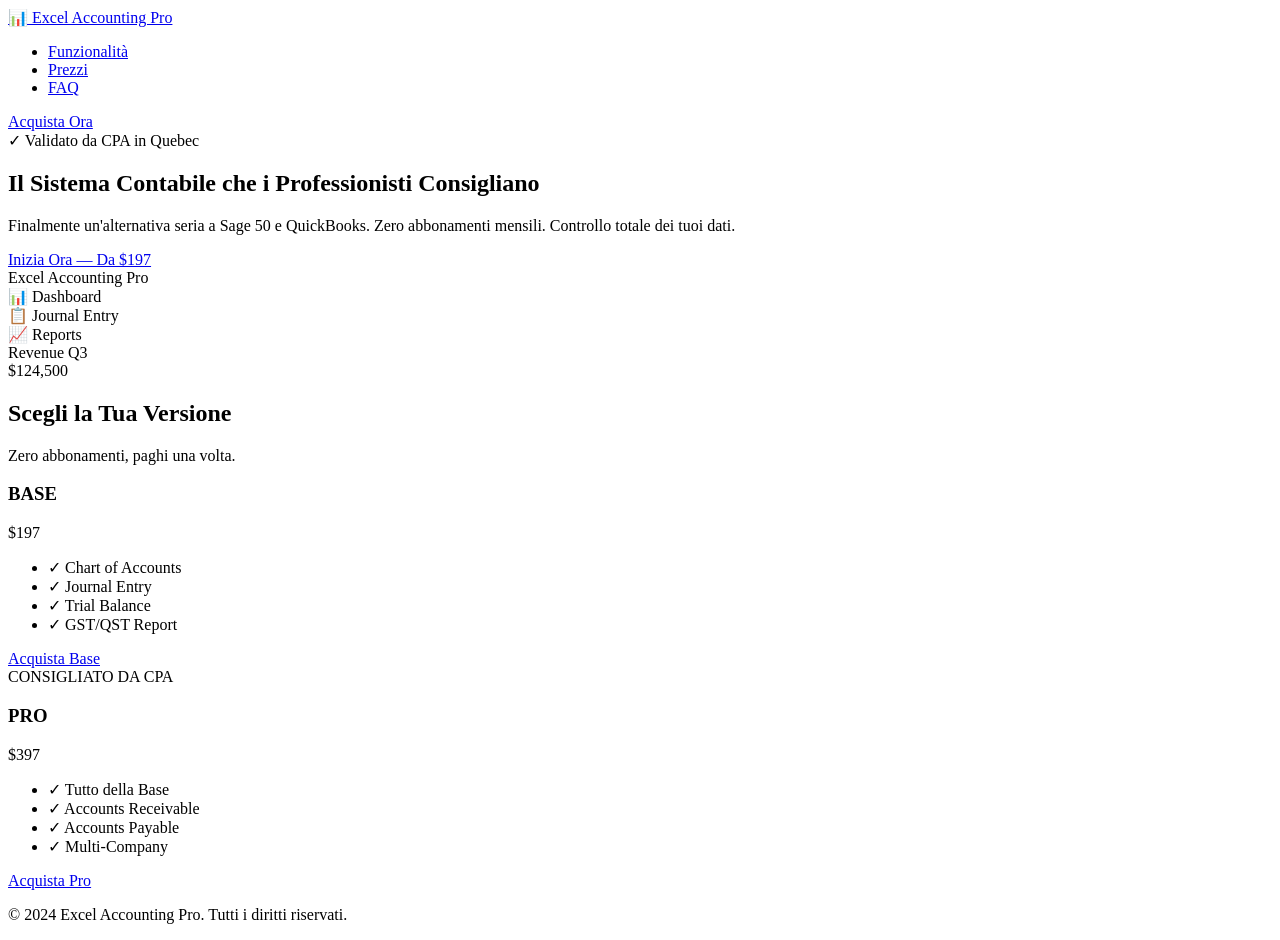
==== index.html @ 5b553d4b "Update and rename index.html.txt to index.html" ====
<!DOCTYPE html>
<html lang="it">
<head>
    <meta charset="UTF-8">
    <meta name="viewport" content="width=device-width, initial-scale=1.0">
    <title>Excel Accounting Pro - Sistema Contabile Validato da CPA</title>
    <link rel="stylesheet" href="css/style.css">
    <link href="https://fonts.googleapis.com/css2?family=Inter:wght@400;500;600;700;800&display=swap" rel="stylesheet">
</head>
<body>
    <header class="header">
        <div class="container">
            <nav class="nav">
                <a href="#" class="logo">
                    <span class="logo-icon">📊</span>
                    <span class="logo-text">Excel Accounting Pro</span>
                </a>
                <ul class="nav-menu">
                    <li><a href="#features">Funzionalità</a></li>
                    <li><a href="#pricing">Prezzi</a></li>
                    <li><a href="#faq">FAQ</a></li>
                </ul>
                <a href="#pricing" class="btn btn-primary">Acquista Ora</a>
            </nav>
        </div>
    </header>

    <section class="hero">
        <div class="container">
            <div class="hero-grid">
                <div class="hero-content">
                    <div class="hero-badge">
                        <span>✓</span>
                        <span>Validato da CPA in Quebec</span>
                    </div>
                    <h1 class="hero-title">
                        Il Sistema Contabile che i <span class="highlight">Professionisti</span> Consigliano
                    </h1>
                    <p class="hero-subtitle">
                        Finalmente un'alternativa seria a Sage 50 e QuickBooks. Zero abbonamenti mensili. Controllo totale dei tuoi dati.
                    </p>
                    <div class="hero-cta">
                        <a href="#pricing" class="btn btn-large btn-primary">
                            Inizia Ora — Da $197
                        </a>
                    </div>
                </div>
                <div class="hero-visual">
                    <div class="excel-window">
                        <div class="window-header">
                            <span class="dot red"></span>
                            <span class="dot yellow"></span>
                            <span class="dot green"></span>
                            <span>Excel Accounting Pro</span>
                        </div>
                        <div class="window-content">
                            <div class="excel-sidebar">
                                <div class="sidebar-item active">📊 Dashboard</div>
                                <div class="sidebar-item">📋 Journal Entry</div>
                                <div class="sidebar-item">📈 Reports</div>
                            </div>
                            <div class="excel-main">
                                <div class="kpi-card">
                                    <div>Revenue Q3</div>
                                    <div class="kpi-value">$124,500</div>
                                </div>
                            </div>
                        </div>
                    </div>
                </div>
            </div>
        </div>
    </section>

    <section class="pricing" id="pricing">
        <div class="container">
            <div class="section-header">
                <h2>Scegli la Tua Versione</h2>
                <p>Zero abbonamenti, paghi una volta.</p>
            </div>
            <div class="pricing-grid">
                <div class="pricing-card">
                    <h3>BASE</h3>
                    <div class="price">$197</div>
                    <ul>
                        <li>✓ Chart of Accounts</li>
                        <li>✓ Journal Entry</li>
                        <li>✓ Trial Balance</li>
                        <li>✓ GST/QST Report</li>
                    </ul>
                    <a href="checkout.html?plan=base" class="btn btn-pricing">Acquista Base</a>
                </div>
                <div class="pricing-card popular">
                    <div class="popular-badge">CONSIGLIATO DA CPA</div>
                    <h3>PRO</h3>
                    <div class="price">$397</div>
                    <ul>
                        <li>✓ Tutto della Base</li>
                        <li>✓ Accounts Receivable</li>
                        <li>✓ Accounts Payable</li>
                        <li>✓ Multi-Company</li>
                    </ul>
                    <a href="checkout.html?plan=pro" class="btn btn-pricing btn-primary">Acquista Pro</a>
                </div>
            </div>
        </div>
    </section>

    <footer class="footer">
        <div class="container">
            <p>&copy; 2024 Excel Accounting Pro. Tutti i diritti riservati.</p>
        </div>
    </footer>
</body>
</html>
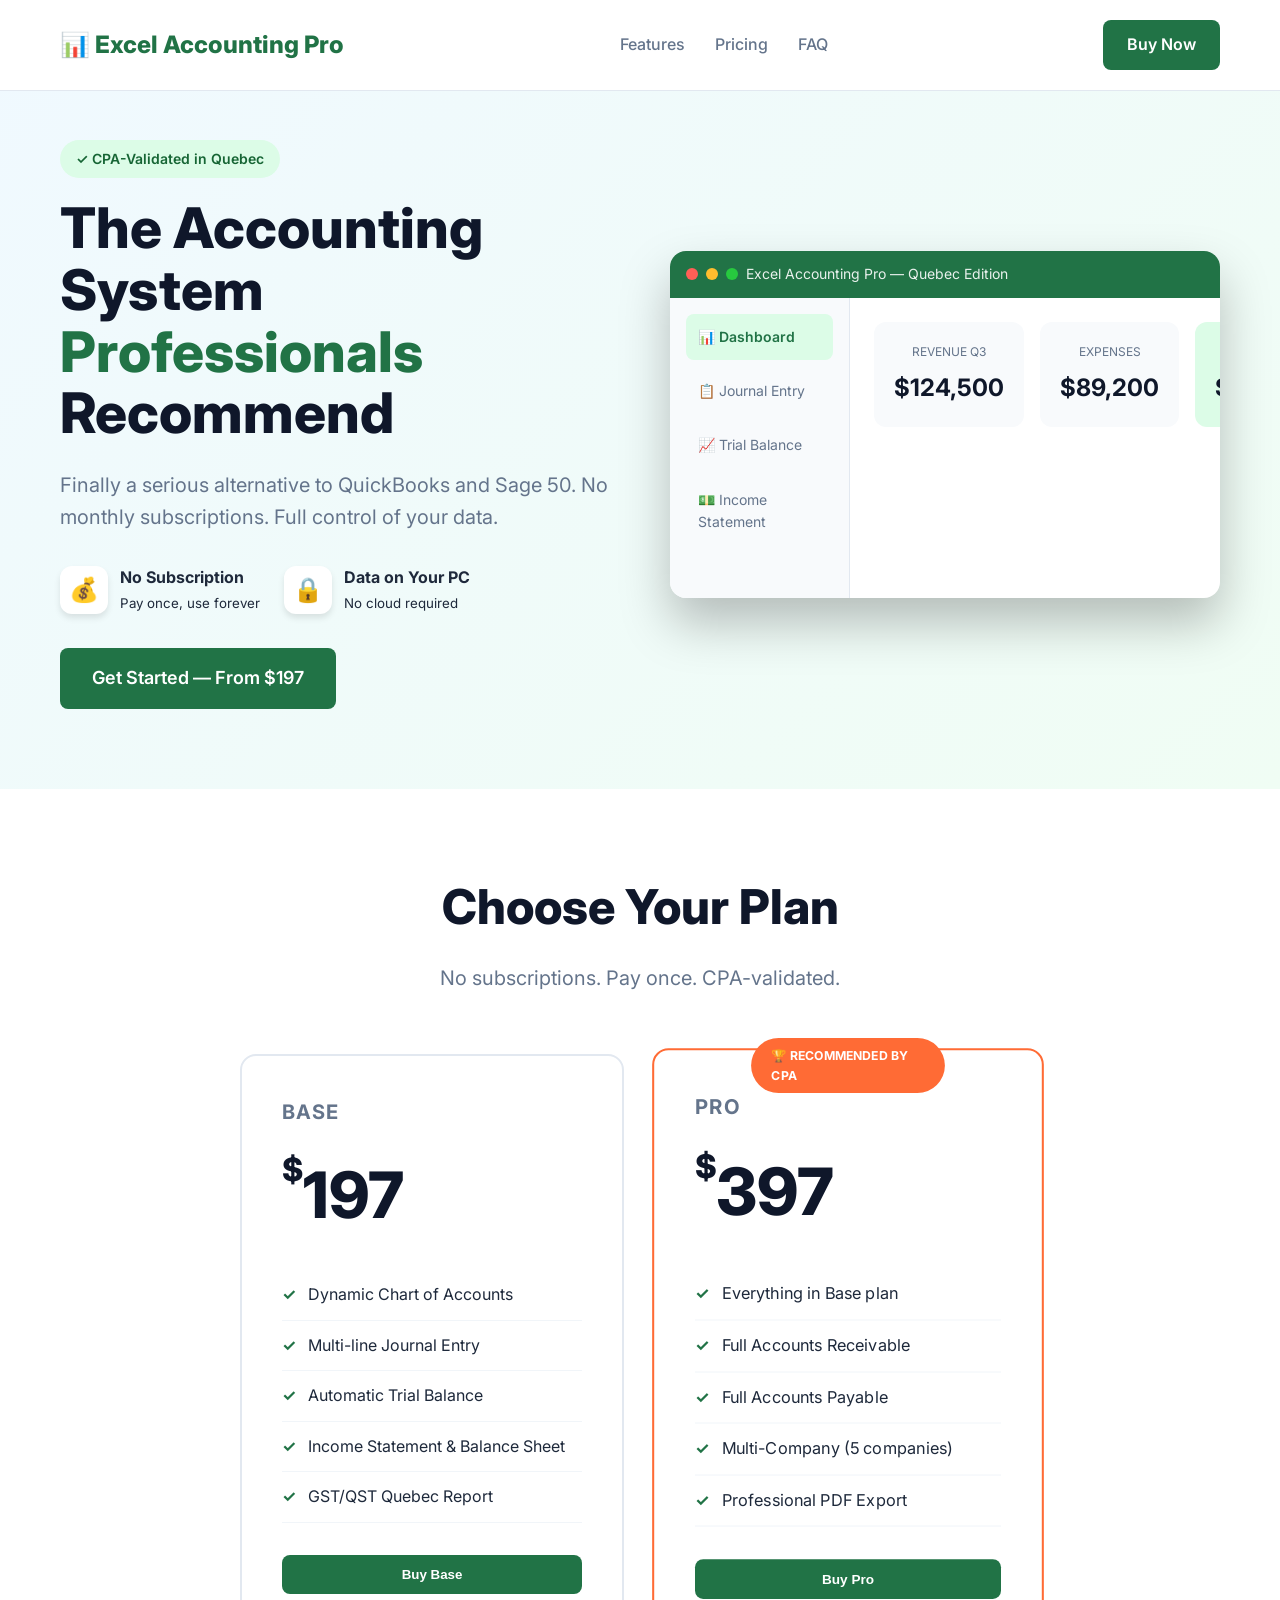
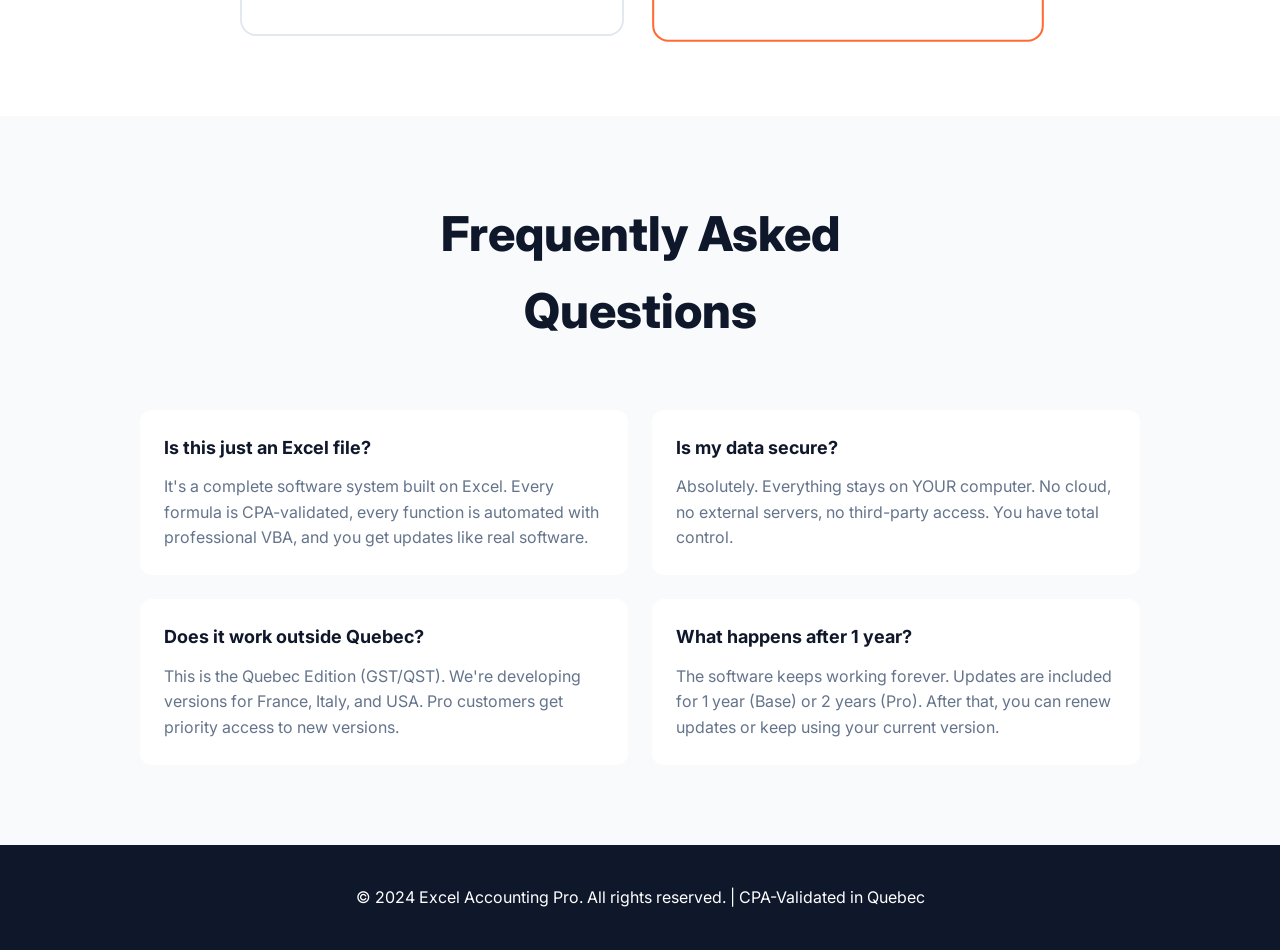
==== commit e474ed36: "Translate to English for international market" ====
--- a/index.html
+++ b/index.html
@@ -1,26 +1,98 @@
 <!DOCTYPE html>
-<html lang="it">
+<html lang="en">
 <head>
     <meta charset="UTF-8">
     <meta name="viewport" content="width=device-width, initial-scale=1.0">
-    <title>Excel Accounting Pro - Sistema Contabile Validato da CPA</title>
-    <link rel="stylesheet" href="css/style.css">
+    <title>Excel Accounting Pro - CPA-Validated Accounting System</title>
+    <meta name="description" content="Professional accounting system validated by CPA. The smart alternative to QuickBooks and Sage 50. No monthly subscriptions.">
     <link href="https://fonts.googleapis.com/css2?family=Inter:wght@400;500;600;700;800&display=swap" rel="stylesheet">
+    <style>
+        * { margin: 0; padding: 0; box-sizing: border-box; }
+        body { font-family: 'Inter', system-ui, sans-serif; color: #1e293b; line-height: 1.6; }
+        .container { max-width: 1200px; margin: 0 auto; padding: 0 20px; }
+        
+        header { background: white; padding: 20px 0; border-bottom: 1px solid #e2e8f0; position: fixed; width: 100%; top: 0; z-index: 100; }
+        .nav { display: flex; justify-content: space-between; align-items: center; }
+        .logo { font-size: 24px; font-weight: 800; color: #217346; display: flex; align-items: center; gap: 10px; }
+        .nav-links { display: flex; gap: 30px; list-style: none; }
+        .nav-links a { color: #64748b; text-decoration: none; font-weight: 500; }
+        .nav-links a:hover { color: #217346; }
+        .btn { display: inline-block; padding: 12px 24px; border-radius: 8px; font-weight: 600; text-decoration: none; transition: all 0.3s; cursor: pointer; border: none; }
+        .btn-primary { background: #217346; color: white; }
+        .btn-primary:hover { background: #185c37; transform: translateY(-2px); }
+        .btn-large { padding: 16px 32px; font-size: 18px; }
+        
+        .hero { padding: 140px 0 80px; background: linear-gradient(135deg, #f0f9ff 0%, #f0fdf4 100%); }
+        .hero-grid { display: grid; grid-template-columns: 1fr 1fr; gap: 60px; align-items: center; }
+        .badge { display: inline-flex; align-items: center; gap: 8px; background: #dcfce7; color: #166534; padding: 8px 16px; border-radius: 50px; font-size: 14px; font-weight: 600; margin-bottom: 20px; }
+        h1 { font-size: 56px; font-weight: 800; line-height: 1.1; color: #0f172a; margin-bottom: 24px; }
+        .highlight { color: #217346; }
+        .hero p { font-size: 20px; color: #64748b; margin-bottom: 32px; }
+        .hero-benefits { display: flex; gap: 24px; margin-bottom: 32px; }
+        .benefit { display: flex; align-items: center; gap: 12px; }
+        .benefit-icon { width: 48px; height: 48px; background: white; border-radius: 12px; display: flex; align-items: center; justify-content: center; font-size: 24px; box-shadow: 0 4px 6px rgba(0,0,0,0.1); }
+        
+        .excel-mockup { background: white; border-radius: 16px; box-shadow: 0 25px 50px rgba(0,0,0,0.25); overflow: hidden; }
+        .excel-header { background: #217346; padding: 12px 16px; display: flex; align-items: center; gap: 8px; color: rgba(255,255,255,0.9); font-size: 14px; }
+        .dot { width: 12px; height: 12px; border-radius: 50%; }
+        .dot-red { background: #ff5f56; }
+        .dot-yellow { background: #ffbd2e; }
+        .dot-green { background: #27c93f; }
+        .excel-content { display: grid; grid-template-columns: 180px 1fr; min-height: 300px; }
+        .excel-sidebar { background: #f8fafc; padding: 16px; border-right: 1px solid #e2e8f0; }
+        .sidebar-item { padding: 12px; margin-bottom: 8px; border-radius: 8px; font-size: 14px; color: #64748b; }
+        .sidebar-item.active { background: #dcfce7; color: #217346; font-weight: 600; }
+        .excel-main { padding: 24px; }
+        .kpi-grid { display: grid; grid-template-columns: repeat(3, 1fr); gap: 16px; }
+        .kpi-card { background: #f8fafc; padding: 20px; border-radius: 12px; text-align: center; }
+        .kpi-card.accent { background: #dcfce7; }
+        .kpi-label { font-size: 12px; color: #64748b; text-transform: uppercase; margin-bottom: 8px; }
+        .kpi-value { font-size: 24px; font-weight: 700; color: #0f172a; }
+        
+        .pricing { padding: 80px 0; background: white; }
+        .section-header { text-align: center; max-width: 600px; margin: 0 auto 60px; }
+        .section-header h2 { font-size: 48px; font-weight: 800; color: #0f172a; margin-bottom: 16px; }
+        .section-header p { font-size: 20px; color: #64748b; }
+        .pricing-grid { display: grid; grid-template-columns: 1fr 1fr; gap: 32px; max-width: 800px; margin: 0 auto; }
+        .pricing-card { border: 2px solid #e2e8f0; border-radius: 16px; padding: 40px; position: relative; }
+        .pricing-card.popular { border-color: #ff6b35; transform: scale(1.02); }
+        .popular-badge { position: absolute; top: -12px; left: 50%; transform: translateX(-50%); background: #ff6b35; color: white; padding: 8px 20px; border-radius: 50px; font-size: 12px; font-weight: 700; }
+        .pricing-card h3 { font-size: 20px; color: #64748b; margin-bottom: 16px; text-transform: uppercase; letter-spacing: 1px; }
+        .price { font-size: 64px; font-weight: 800; color: #0f172a; margin-bottom: 24px; }
+        .price span { font-size: 32px; vertical-align: top; }
+        .pricing-card ul { list-style: none; margin-bottom: 32px; }
+        .pricing-card li { padding: 12px 0; border-bottom: 1px solid #f1f5f9; display: flex; align-items: center; gap: 12px; }
+        .pricing-card li::before { content: "✓"; color: #217346; font-weight: 700; }
+        .pricing-card .btn { width: 100%; text-align: center; }
+        
+        .faq { padding: 80px 0; background: #f8fafc; }
+        .faq-grid { display: grid; grid-template-columns: repeat(2, 1fr); gap: 24px; max-width: 1000px; margin: 0 auto; }
+        .faq-item { background: white; padding: 24px; border-radius: 12px; }
+        .faq-item h3 { font-size: 18px; margin-bottom: 12px; color: #0f172a; }
+        .faq-item p { color: #64748b; }
+        
+        footer { background: #0f172a; color: white; padding: 40px 0; text-align: center; }
+        
+        @media (max-width: 768px) {
+            .hero-grid, .pricing-grid, .faq-grid { grid-template-columns: 1fr; }
+            h1 { font-size: 40px; }
+            .nav-links { display: none; }
+            .excel-content { grid-template-columns: 1fr; }
+            .excel-sidebar { display: none; }
+        }
+    </style>
 </head>
 <body>
-    <header class="header">
+    <header>
         <div class="container">
             <nav class="nav">
-                <a href="#" class="logo">
-                    <span class="logo-icon">📊</span>
-                    <span class="logo-text">Excel Accounting Pro</span>
-                </a>
-                <ul class="nav-menu">
-                    <li><a href="#features">Funzionalità</a></li>
-                    <li><a href="#pricing">Prezzi</a></li>
+                <div class="logo">📊 Excel Accounting Pro</div>
+                <ul class="nav-links">
+                    <li><a href="#features">Features</a></li>
+                    <li><a href="#pricing">Pricing</a></li>
                     <li><a href="#faq">FAQ</a></li>
                 </ul>
-                <a href="#pricing" class="btn btn-primary">Acquista Ora</a>
+                <a href="#pricing" class="btn btn-primary">Buy Now</a>
             </nav>
         </div>
     </header>
@@ -28,42 +100,50 @@
     <section class="hero">
         <div class="container">
             <div class="hero-grid">
-                <div class="hero-content">
-                    <div class="hero-badge">
-                        <span>✓</span>
-                        <span>Validato da CPA in Quebec</span>
+                <div>
+                    <div class="badge">✓ CPA-Validated in Quebec</div>
+                    <h1>The Accounting System <span class="highlight">Professionals</span> Recommend</h1>
+                    <p>Finally a serious alternative to QuickBooks and Sage 50. No monthly subscriptions. Full control of your data.</p>
+                    <div class="hero-benefits">
+                        <div class="benefit">
+                            <div class="benefit-icon">💰</div>
+                            <div><strong>No Subscription</strong><br><small>Pay once, use forever</small></div>
+                        </div>
+                        <div class="benefit">
+                            <div class="benefit-icon">🔒</div>
+                            <div><strong>Data on Your PC</strong><br><small>No cloud required</small></div>
+                        </div>
                     </div>
-                    <h1 class="hero-title">
-                        Il Sistema Contabile che i <span class="highlight">Professionisti</span> Consigliano
-                    </h1>
-                    <p class="hero-subtitle">
-                        Finalmente un'alternativa seria a Sage 50 e QuickBooks. Zero abbonamenti mensili. Controllo totale dei tuoi dati.
-                    </p>
-                    <div class="hero-cta">
-                        <a href="#pricing" class="btn btn-large btn-primary">
-                            Inizia Ora — Da $197
-                        </a>
+                    <a href="#pricing" class="btn btn-large btn-primary">Get Started — From $197</a>
+                </div>
+                <div class="excel-mockup">
+                    <div class="excel-header">
+                        <span class="dot dot-red"></span>
+                        <span class="dot dot-yellow"></span>
+                        <span class="dot dot-green"></span>
+                        <span>Excel Accounting Pro — Quebec Edition</span>
                     </div>
-                </div>
-                <div class="hero-visual">
-                    <div class="excel-window">
-                        <div class="window-header">
-                            <span class="dot red"></span>
-                            <span class="dot yellow"></span>
-                            <span class="dot green"></span>
-                            <span>Excel Accounting Pro</span>
-                        </div>
-                        <div class="window-content">
-                            <div class="excel-sidebar">
-                                <div class="sidebar-item active">📊 Dashboard</div>
-                                <div class="sidebar-item">📋 Journal Entry</div>
-                                <div class="sidebar-item">📈 Reports</div>
-                            </div>
-                            <div class="excel-main">
+                    <div class="excel-content">
+                        <div class="excel-sidebar">
+                            <div class="sidebar-item active">📊 Dashboard</div>
+                            <div class="sidebar-item">📋 Journal Entry</div>
+                            <div class="sidebar-item">📈 Trial Balance</div>
+                            <div class="sidebar-item">💵 Income Statement</div>
+                        </div>
+                        <div class="excel-main">
+                            <div class="kpi-grid">
                                 <div class="kpi-card">
-                                    <div>Revenue Q3</div>
+                                    <div class="kpi-label">Revenue Q3</div>
                                     <div class="kpi-value">$124,500</div>
                                 </div>
+                                <div class="kpi-card">
+                                    <div class="kpi-label">Expenses</div>
+                                    <div class="kpi-value">$89,200</div>
+                                </div>
+                                <div class="kpi-card accent">
+                                    <div class="kpi-label">Net Income</div>
+                                    <div class="kpi-value">$35,300</div>
+                                </div>
                             </div>
                         </div>
                     </div>
@@ -75,40 +155,68 @@
     <section class="pricing" id="pricing">
         <div class="container">
             <div class="section-header">
-                <h2>Scegli la Tua Versione</h2>
-                <p>Zero abbonamenti, paghi una volta.</p>
+                <h2>Choose Your Plan</h2>
+                <p>No subscriptions. Pay once. CPA-validated.</p>
             </div>
             <div class="pricing-grid">
                 <div class="pricing-card">
-                    <h3>BASE</h3>
-                    <div class="price">$197</div>
+                    <h3>Base</h3>
+                    <div class="price"><span>$</span>197</div>
                     <ul>
-                        <li>✓ Chart of Accounts</li>
-                        <li>✓ Journal Entry</li>
-                        <li>✓ Trial Balance</li>
-                        <li>✓ GST/QST Report</li>
+                        <li>Dynamic Chart of Accounts</li>
+                        <li>Multi-line Journal Entry</li>
+                        <li>Automatic Trial Balance</li>
+                        <li>Income Statement & Balance Sheet</li>
+                        <li>GST/QST Quebec Report</li>
                     </ul>
-                    <a href="checkout.html?plan=base" class="btn btn-pricing">Acquista Base</a>
+                    <button class="btn btn-primary" onclick="alert('Stripe integration coming soon!')">Buy Base</button>
                 </div>
                 <div class="pricing-card popular">
-                    <div class="popular-badge">CONSIGLIATO DA CPA</div>
-                    <h3>PRO</h3>
-                    <div class="price">$397</div>
+                    <div class="popular-badge">🏆 RECOMMENDED BY CPA</div>
+                    <h3>Pro</h3>
+                    <div class="price"><span>$</span>397</div>
                     <ul>
-                        <li>✓ Tutto della Base</li>
-                        <li>✓ Accounts Receivable</li>
-                        <li>✓ Accounts Payable</li>
-                        <li>✓ Multi-Company</li>
+                        <li>Everything in Base plan</li>
+                        <li>Full Accounts Receivable</li>
+                        <li>Full Accounts Payable</li>
+                        <li>Multi-Company (5 companies)</li>
+                        <li>Professional PDF Export</li>
                     </ul>
-                    <a href="checkout.html?plan=pro" class="btn btn-pricing btn-primary">Acquista Pro</a>
+                    <button class="btn btn-primary" onclick="alert('Stripe integration coming soon!')">Buy Pro</button>
                 </div>
             </div>
         </div>
     </section>
 
-    <footer class="footer">
-        <div class="container">
-            <p>&copy; 2024 Excel Accounting Pro. Tutti i diritti riservati.</p>
+    <section class="faq" id="faq">
+        <div class="container">
+            <div class="section-header">
+                <h2>Frequently Asked Questions</h2>
+            </div>
+            <div class="faq-grid">
+                <div class="faq-item">
+                    <h3>Is this just an Excel file?</h3>
+                    <p>It's a complete software system built on Excel. Every formula is CPA-validated, every function is automated with professional VBA, and you get updates like real software.</p>
+                </div>
+                <div class="faq-item">
+                    <h3>Is my data secure?</h3>
+                    <p>Absolutely. Everything stays on YOUR computer. No cloud, no external servers, no third-party access. You have total control.</p>
+                </div>
+                <div class="faq-item">
+                    <h3>Does it work outside Quebec?</h3>
+                    <p>This is the Quebec Edition (GST/QST). We're developing versions for France, Italy, and USA. Pro customers get priority access to new versions.</p>
+                </div>
+                <div class="faq-item">
+                    <h3>What happens after 1 year?</h3>
+                    <p>The software keeps working forever. Updates are included for 1 year (Base) or 2 years (Pro). After that, you can renew updates or keep using your current version.</p>
+                </div>
+            </div>
+        </div>
+    </section>
+
+    <footer>
+        <div class="container">
+            <p>&copy; 2024 Excel Accounting Pro. All rights reserved. | CPA-Validated in Quebec</p>
         </div>
     </footer>
 </body>
